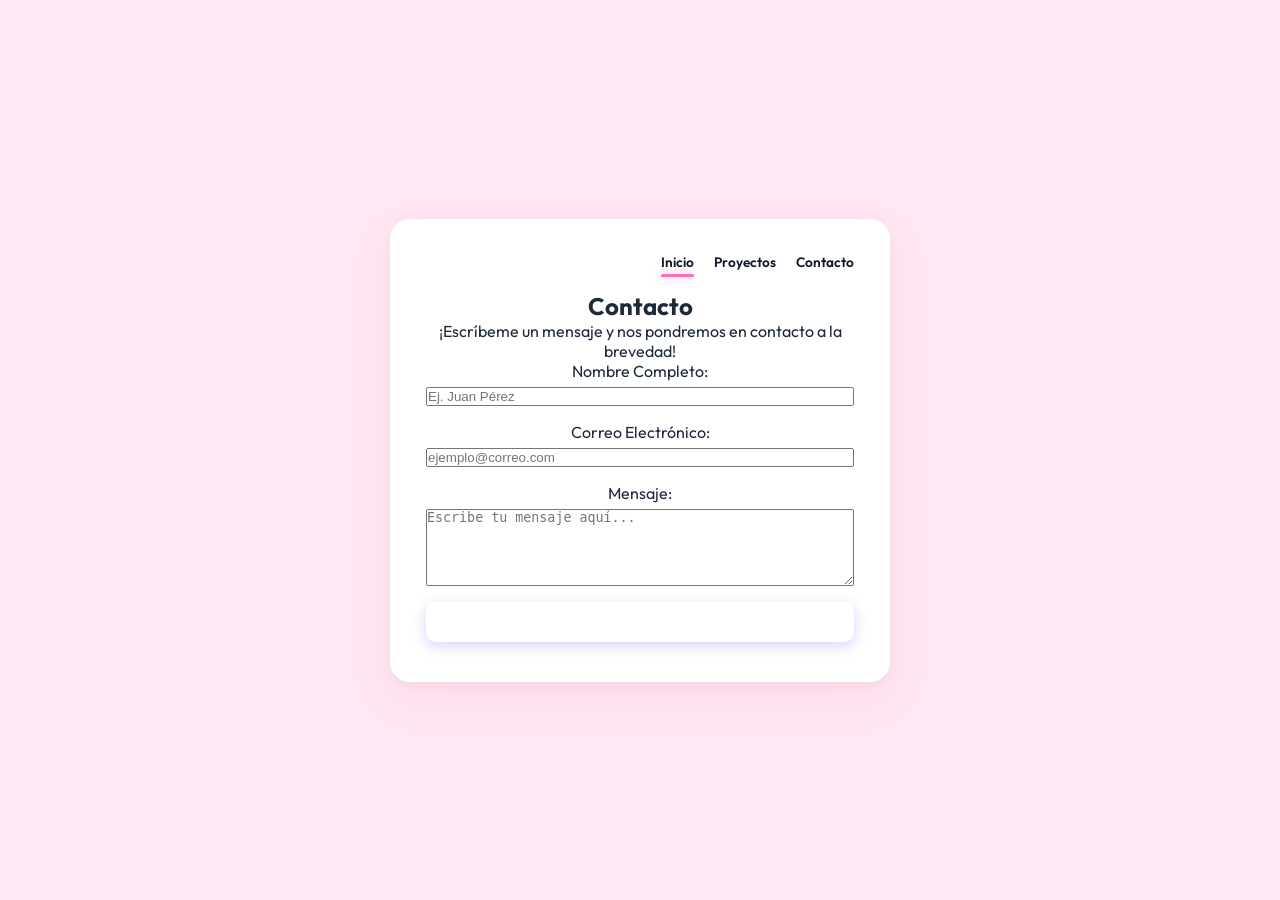
==== contacto.html @ a389ea25 "estructura html" ====
<html lang="es">

<head>
    <meta charset="UTF-8">
    <meta name="viewport" content="width=device-width, initial-scale=1.0">
    <title>Trinidad - Portafolio &amp; Tarjeta de Presentación</title>
    <!-- Vinculación del archivo CSS externo -->
    <link rel="stylesheet" href="css/style.css">
    <!-- Tipografía Google Fonts (Outfit) -->
    <link rel="preconnect" href="https://fonts.googleapis.com">
    <link rel="preconnect" href="https://fonts.gstatic.com" crossorigin="">
    <link href="https://fonts.googleapis.com/css2?family=Outfit:wght@300;400;500;600;700&amp;display=swap"
        rel="stylesheet">
</head>

<body>

    <!-- CONTENEDOR CENTRAL (TARJETA) -->
    <main class="card">

        <!-- 1. Menú de navegación superior -->
        <nav class="nav">
            <ul class="nav-list">
                <li><a href="index.html" class="nav-link active">Inicio</a></li>
                <li><a href="proyectos.html" class="nav-link">Proyectos</a></li>
                <li><a href="contacto.html" class="nav-link">Contacto</a></li>
            </ul>
        </nav>

        <div class="contact-container">
            <h2>Contacto</h2>
            <p>¡Escríbeme un mensaje y nos pondremos en contacto a la brevedad!</p>

            <form action="#" method="POST" class="contact-form">
                <div class="form-group">
                    <label for="username">Nombre Completo:</label>
                    <input type="text" id="username" name="username" placeholder="Ej. Juan Pérez" required>
                </div>

                <div class="form-group">
                    <label for="email">Correo Electrónico:</label>
                    <input type="email" id="email" name="email" placeholder="ejemplo@correo.com" required>
                </div>

                <div class="form-group">
                    <label for="message">Mensaje:</label>
                    <textarea id="message" name="message" rows="5" placeholder="Escribe tu mensaje aquí..."
                        required></textarea>
                </div>

                <button type="submit" class="btn-submit">Enviar Mensaje</button>
            </form>
        </div>

    </main>



</body>

</html>
---- css/style.css ----
/* ==========================================================================
   1. RESET Y ESTILOS GENERALES
   ========================================================================== */
* {
    margin: 0;
    padding: 0;
    box-sizing: border-box;
}

body {
    font-family: 'Outfit', -apple-system, BlinkMacSystemFont, 'Segoe UI', Roboto, sans-serif;
    background-color: #ffe7f3;
    /* Fondo cálido con sutil toque rosado */
    color: #1e293b;

    /* ESTRUCTURA DE CENTRADO (FLEXBOX) */
    display: flex;
    justify-content: center;
    /* Centra la tarjeta horizontalmente */
    align-items: center;
    /* Centra la tarjeta verticalmente */

    min-height: 100vh;
    /* Ocupa todo el alto de la pantalla */
    padding: 24px;
    /* Margen de seguridad para pantallas pequeñas */
}

/* ==========================================================================
   2. CONTENEDOR CENTRAL RESPONSIVO (CARD)
   ========================================================================== */
.card {
    background-color: #ffffff;

    /* RESPONSIVIDAD */
    width: 100%;
    max-width: 500px;
    /* Límite de ancho más compacto y ordenado */

    border-radius: 20px;
    box-shadow: 0 16px 45px rgba(244, 114, 182, 0.12), 0 4px 12px rgba(0, 0, 0, 0.03);
    /* Luz ambiental rosada */
    padding: 32px 36px 40px;
    text-align: center;
    /* Alineación de textos centrada */
}

/* ==========================================================================
   3. MENÚ DE NAVEGACIÓN SUPERIOR
   ========================================================================== */
.nav {
    display: flex;
    justify-content: flex-end;
    /* Alineado hacia la esquina superior derecha */
    margin-bottom: 20px;
}

.nav-list {
    display: flex;
    gap: 20px;
    list-style: none;
}

.nav-link {
    text-decoration: none;
    color: #0f172a;
    font-size: 0.85rem;
    font-weight: 600;
    padding-bottom: 4px;
    position: relative;
    transition: color 0.2s ease;
}

.nav-link:hover {
    color: var(--nav-hover, #f472b6);
}

/* Pestaña activa con línea decorativa y resplandor */
.nav-link.active {
    color: #0f172a;
}

.nav-link.active::after {
    content: '';
    position: absolute;
    bottom: -2px;
    left: 0;
    width: 100%;
    height: 3px;
    background-color: var(--nav-active, #f472b6);
    border-radius: 2px;
    box-shadow: 0 0 8px var(--nav-glow, rgba(244, 114, 182, 0.6));
    /* Luz en menú */
}

/* ==========================================================================
   4. AVATAR / FOTO DE PERFIL CIRCULAR (CON LUZ ROSADA CLARA)
   ========================================================================== */
.avatar-wrapper {
    margin: 0 auto 16px;
    width: 108px;
    height: 108px;
    border-radius: 50%;
    padding: 4px;
    background-color: #eba7cd;
    /* Aro exterior rosado pastel */
    display: flex;
    align-items: center;
    justify-content: center;
    box-shadow: 0 0 25px rgba(233, 61, 150, 0.575), 0 4px 14px rgba(244, 114, 182, 0.2);
    /* Luz suave rosada */
}

.avatar {
    width: 100%;
    height: 100%;
    border-radius: 50%;
    object-fit: cover;
    object-position: center 20%;
    display: block;
}

/* ==========================================================================
   5. JERARQUÍA DE TEXTOS Y LÍNEA SEPARADORA
   ========================================================================== */
.name {
    font-size: 1.65rem;
    font-weight: 700;
    color: #f3afcf;
    margin-bottom: 6px;
    letter-spacing: -0.3px;
}

.role {
    font-size: 0.88rem;
    font-weight: 500;
    color: #3b4252;
    margin-bottom: 16px;
}

.divider {
    width: 40px;
    height: 3px;
    background-color: #f472b6;
    /* Línea decorativa rosada claro */
    border-radius: 999px;
    margin: 0 auto 16px;
    box-shadow: 0 0 10px rgba(245, 66, 158, 0.5);
    /* Luz en la línea divisoria */
}

.bio {
    font-size: 0.88rem;
    line-height: 1.6;
    color: #475569;
    max-width: 400px;
    margin: 0 auto 24px;
}

/* ==========================================================================
   6. BOTONES DE ENLACE A REDES SOCIALES (ICONOS Y LUCES ROSADAS)
   ========================================================================== */
.social-links {
    display: flex;
    flex-direction: column;
    gap: 10px;
    align-items: center;
    width: 100%;
}

.social-btn {
    display: inline-flex;
    align-items: center;
    justify-content: center;
    gap: 8px;
    width: 100%;
    max-width: 220px;
    padding: 9px 16px;
    background-color: #ffffff;
    border: 1.5px solid #fbcfe8;
    /* Borde rosado claro */
    border-radius: 10px;
    color: #0f172a;
    text-decoration: none;
    font-size: 0.88rem;
    font-weight: 600;
    transition: all 0.25s ease;
    box-shadow: 0 2px 8px rgba(244, 114, 182, 0.08);
}

.social-icon {
    width: 15px;
    height: 15px;
    color: #f472b6;
    /* Icono color rosado claro */
    flex-shrink: 0;
    transition: transform 0.2s ease, filter 0.2s ease;
    filter: drop-shadow(0 0 5px rgba(244, 114, 182, 0.5));
    /* Luz en iconos */
}

/* Efecto hover interactivo con luz rosada */
.social-btn:hover {
    border-color: #f472b6;
    background-color: #fdf2f8;
    /* Fondo suavemente rosado al pasar el mouse */
    color: #db2777;
    transform: translateY(-2px);
    box-shadow: 0 6px 20px rgba(244, 114, 182, 0.3);
    /* Luz rosada al hover */
}

.social-btn:hover .social-icon {
    transform: scale(1.15);
    filter: drop-shadow(0 0 8px rgba(244, 114, 182, 0.8));
    /* Resplandor intenso al hover */
}

/* ==========================================================================
   7. ADAPTABILIDAD RESPONSIVA (MÓVILES)
   ========================================================================== */
@media (max-width: 480px) {
    .card {
        padding: 24px 18px 30px;
    }

    .nav-list {
        gap: 14px;
    }

    .avatar-wrapper {
        width: 96px;
        height: 96px;
    }

    .name {
        font-size: 1.45rem;
    }

    .role {
        font-size: 0.82rem;
    }

    .bio {
        font-size: 0.82rem;
    }

    .social-btn {
        max-width: 100%;
    }
}

/* ==========================================================================
   8. PÁGINA DE PROYECTOS (PROYECTOS.HTML)
   ========================================================================== */
.card-projects {
    max-width: 820px;
    text-align: left;
    padding: 36px 48px 44px;
    --nav-active: #6054e3;
    --nav-hover: #6054e3;
    --nav-glow: rgba(96, 84, 227, 0.4);
    --accent-color: #6054e3;
    --accent-hover: #4f46e5;
}

/* Encabezado de Proyectos */
.projects-header {
    margin-bottom: 24px;
}

.projects-title {
    font-size: 1.85rem;
    font-weight: 700;
    color: #0f172a;
    letter-spacing: -0.3px;
    margin-bottom: 8px;
}

.projects-divider {
    width: 32px;
    height: 3px;
    background-color: var(--accent-color);
    border-radius: 999px;
    margin-bottom: 12px;
    box-shadow: 0 0 8px rgba(96, 84, 227, 0.35);
}

.projects-subtitle {
    font-size: 0.92rem;
    color: #64748b;
    line-height: 1.5;
}

/* Lista de Proyectos */
.projects-list {
    display: flex;
    flex-direction: column;
}

.project-item {
    display: flex;
    justify-content: space-between;
    align-items: center;
    gap: 32px;
    padding: 26px 0;
    border-top: 1px solid #f1f5f9;
}

.project-info {
    flex: 1;
    min-width: 0;
    display: flex;
    flex-direction: column;
    align-items: flex-start;
}

.project-name {
    font-size: 1.15rem;
    font-weight: 700;
    color: #0f172a;
    letter-spacing: -0.2px;
    margin-bottom: 8px;
}

.project-desc {
    font-size: 0.88rem;
    line-height: 1.55;
    color: #64748b;
    margin-bottom: 14px;
    max-width: 390px;
}

.project-link {
    display: inline-flex;
    align-items: center;
    gap: 6px;
    font-size: 0.88rem;
    font-weight: 600;
    color: var(--accent-color);
    text-decoration: none;
    transition: color 0.2s ease;
}

.project-link:hover {
    color: var(--accent-hover);
}

.arrow-icon {
    width: 14px;
    height: 14px;
    transition: transform 0.2s ease;
}

.project-link:hover .arrow-icon {
    transform: translateX(4px);
}

/* Contenedor de la Imagen */
.project-media {
    width: 218px;
    height: 130px;
    border-radius: 12px;
    overflow: hidden;
    flex-shrink: 0;
    background-color: #f8fafc;
    box-shadow: 0 4px 12px rgba(0, 0, 0, 0.04);
    transition: transform 0.25s ease, box-shadow 0.25s ease;
}

.project-item:hover .project-media {
    transform: translateY(-2px);
    box-shadow: 0 8px 22px rgba(96, 84, 227, 0.12);
}

.project-img {
    width: 100%;
    height: 100%;
    object-fit: cover;
    display: block;
}

/* ==========================================================================
   9. PÁGINA DE CONTACTO (CONTACTO.HTML)
   ========================================================================== */
.card-contact {
    max-width: 820px;
    text-align: left;
    padding: 36px 48px 44px;
    --nav-active: #6054e3;
    --nav-hover: #6054e3;
    --nav-glow: rgba(96, 84, 227, 0.4);
    --accent-color: #6054e3;
    --accent-hover: #4f46e5;
}

.contact-header {
    margin-bottom: 24px;
}

.contact-title {
    font-size: 1.85rem;
    font-weight: 700;
    color: #0f172a;
    letter-spacing: -0.3px;
    margin-bottom: 8px;
}

.contact-divider {
    width: 32px;
    height: 3px;
    background-color: var(--accent-color);
    border-radius: 999px;
    margin-bottom: 12px;
    box-shadow: 0 0 8px rgba(96, 84, 227, 0.35);
}

.contact-subtitle {
    font-size: 0.92rem;
    color: #64748b;
    line-height: 1.55;
}

.contact-layout {
    display: grid;
    grid-template-columns: 1.15fr 0.85fr;
    gap: 40px;
    align-items: start;
    margin-top: 10px;
}

.contact-form {
    display: flex;
    flex-direction: column;
    gap: 16px;
}

.form-group {
    display: flex;
    flex-direction: column;
    gap: 6px;
}

.form-label {
    font-size: 0.86rem;
    font-weight: 600;
    color: #1e293b;
}

.form-input,
.form-textarea {
    width: 100%;
    font-family: inherit;
    font-size: 0.88rem;
    padding: 10px 14px;
    border: 1.5px solid #e2e8f0;
    border-radius: 10px;
    color: #1e293b;
    background-color: #ffffff;
    transition: border-color 0.2s ease, box-shadow 0.2s ease;
    outline: none;
}

.form-input:focus,
.form-textarea:focus {
    border-color: var(--accent-color);
    box-shadow: 0 0 0 3px rgba(96, 84, 227, 0.12);
}

.form-textarea {
    resize: vertical;
    min-height: 100px;
}

.btn-submit {
    display: inline-flex;
    align-items: center;
    justify-content: center;
    gap: 8px;
    padding: 11px 20px;
    background-color: var(--accent-color);
    color: #ffffff;
    font-family: inherit;
    font-size: 0.9rem;
    font-weight: 600;
    border: none;
    border-radius: 10px;
    cursor: pointer;
    transition: background-color 0.2s ease, transform 0.2s ease, box-shadow 0.2s ease;
    box-shadow: 0 4px 14px rgba(96, 84, 227, 0.25);
}

.btn-submit:hover {
    background-color: var(--accent-hover);
    transform: translateY(-1px);
    box-shadow: 0 6px 18px rgba(96, 84, 227, 0.35);
}

.send-icon {
    width: 15px;
    height: 15px;
}

.contact-sidebar {
    display: flex;
    flex-direction: column;
    gap: 20px;
    align-items: center;
}

.contact-illustration-wrapper {
    width: 100%;
    max-width: 250px;
    display: flex;
    justify-content: center;
}

.contact-illustration {
    width: 100%;
    height: auto;
    object-fit: contain;
    border-radius: 12px;
}

.contact-info-card {
    display: flex;
    align-items: flex-start;
    gap: 12px;
    padding: 14px 16px;
    background-color: #f8fafc;
    border-radius: 12px;
    border: 1px solid #f1f5f9;
    width: 100%;
}

.info-icon-wrapper {
    width: 32px;
    height: 32px;
    border-radius: 50%;
    background-color: #ede9fe;
    color: var(--accent-color);
    display: flex;
    align-items: center;
    justify-content: center;
    flex-shrink: 0;
}

.info-icon {
    width: 16px;
    height: 16px;
}

.info-text-group {
    display: flex;
    flex-direction: column;
    gap: 2px;
}

.info-label {
    font-size: 0.8rem;
    font-weight: 600;
    color: #1e293b;
}

.info-email {
    font-size: 0.86rem;
    font-weight: 600;
    color: var(--accent-color);
    text-decoration: none;
}

.info-email:hover {
    text-decoration: underline;
}

.info-subtext {
    font-size: 0.75rem;
    color: #94a3b8;
}

/* ==========================================================================
   10. RESPONSIVIDAD PARA PROYECTOS Y CONTACTO
   ========================================================================== */
@media (max-width: 720px) {

    .card-projects,
    .card-contact {
        padding: 24px 20px 32px;
    }

    .project-item {
        flex-direction: column-reverse;
        align-items: stretch;
        gap: 16px;
        padding: 20px 0;
    }

    .project-media {
        width: 100%;
        height: auto;
        aspect-ratio: 218 / 130;
        max-height: 220px;
    }

    .contact-layout {
        grid-template-columns: 1fr;
        gap: 28px;
    }
}
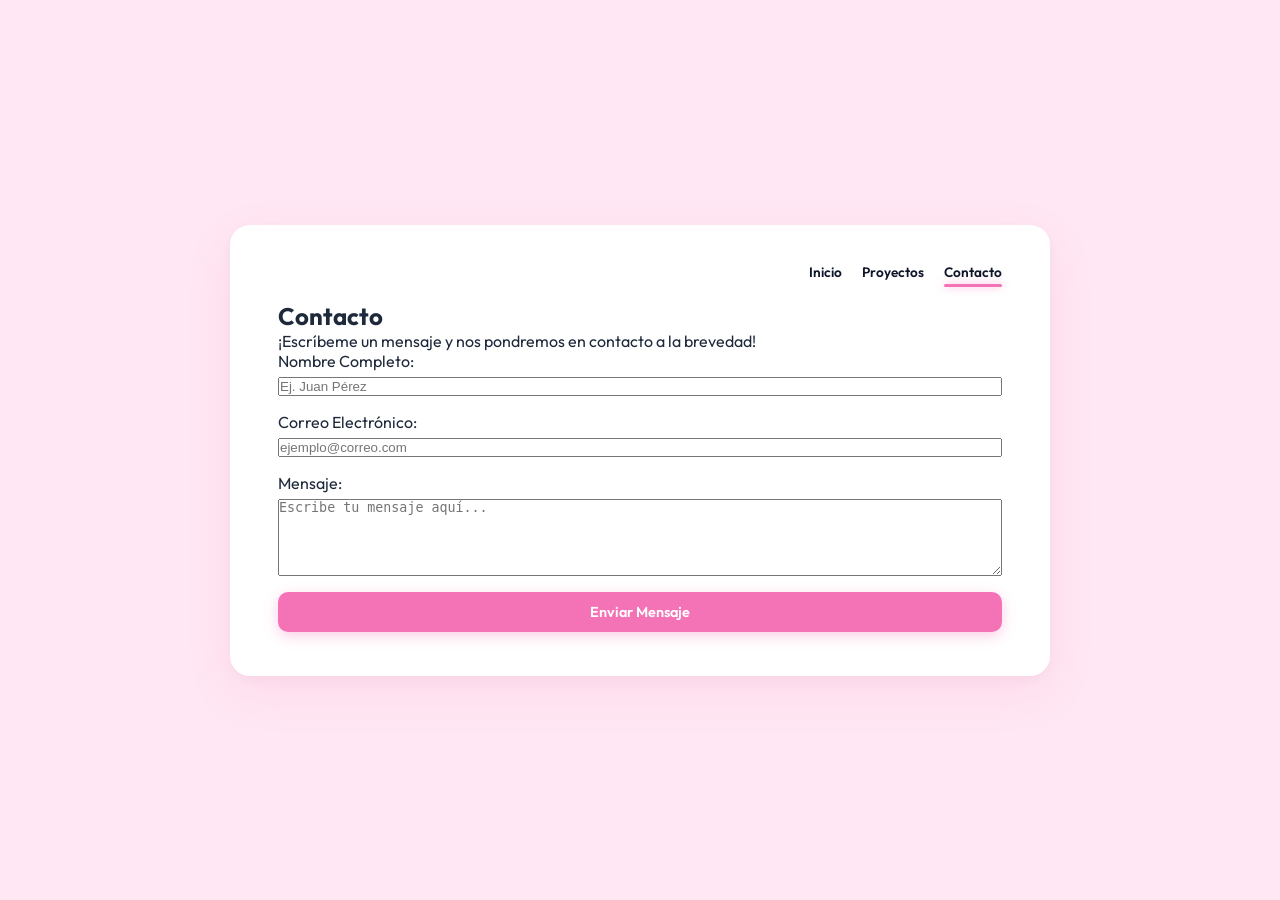
==== commit 1b26dd46: "avance proyectos html" ====
--- a/contacto.html
+++ b/contacto.html
@@ -11,19 +11,20 @@
     <link rel="preconnect" href="https://fonts.gstatic.com" crossorigin="">
     <link href="https://fonts.googleapis.com/css2?family=Outfit:wght@300;400;500;600;700&amp;display=swap"
         rel="stylesheet">
+    <link rel="stylesheet" href="https://unpkg.com/aos@next/dist/aos.css" />
 </head>
 
 <body>
 
     <!-- CONTENEDOR CENTRAL (TARJETA) -->
-    <main class="card">
+    <main class="card card-contact">
 
         <!-- 1. Menú de navegación superior -->
         <nav class="nav">
             <ul class="nav-list">
-                <li><a href="index.html" class="nav-link active">Inicio</a></li>
+                <li><a href="index.html" class="nav-link">Inicio</a></li>
                 <li><a href="proyectos.html" class="nav-link">Proyectos</a></li>
-                <li><a href="contacto.html" class="nav-link">Contacto</a></li>
+                <li><a href="contacto.html" class="nav-link active">Contacto</a></li>
             </ul>
         </nav>
 
@@ -32,17 +33,17 @@
             <p>¡Escríbeme un mensaje y nos pondremos en contacto a la brevedad!</p>
 
             <form action="#" method="POST" class="contact-form">
-                <div class="form-group">
-                    <label for="username">Nombre Completo:</label>
+                <div class="form-group" data-aos="fade-up">
+                    <label for="username">Nombre Completo: </label>
                     <input type="text" id="username" name="username" placeholder="Ej. Juan Pérez" required>
                 </div>
 
-                <div class="form-group">
+                <div class="form-group" data-aos="fade-up">
                     <label for="email">Correo Electrónico:</label>
                     <input type="email" id="email" name="email" placeholder="ejemplo@correo.com" required>
                 </div>
 
-                <div class="form-group">
+                <div class="form-group" data-aos="fade-up">
                     <label for="message">Mensaje:</label>
                     <textarea id="message" name="message" rows="5" placeholder="Escribe tu mensaje aquí..."
                         required></textarea>
@@ -55,7 +56,10 @@
     </main>
 
 
-
+    <script src="https://unpkg.com/aos@next/dist/aos.js"></script>
+    <script>
+        AOS.init();
+    </script>
 </body>
 
 </html>
--- a/css/style.css
+++ b/css/style.css
@@ -44,6 +44,47 @@
     text-align: center;
     /* Alineación de textos centrada */
 }
+
+/* Modificador para la tarjeta de proyectos */
+.card-projects {
+    max-width: 820px;
+    text-align: left;
+    padding: 36px 48px 44px;
+    --nav-active: #6054e3;
+    --nav-hover: #6054e3;
+    --nav-glow: rgba(96, 84, 227, 0.4);
+    --accent-color: #6054e3;
+    --accent-hover: #4f46e5;
+}
+
+/* Encabezado */
+.projects-header {
+    margin-bottom: 24px;
+}
+
+.projects-title {
+    font-size: 1.85rem;
+    font-weight: 700;
+    color: #0f172a;
+    letter-spacing: -0.3px;
+    margin-bottom: 8px;
+}
+
+.projects-divider {
+    width: 32px;
+    height: 3px;
+    background-color: var(--accent-color);
+    border-radius: 999px;
+    margin-bottom: 12px;
+    box-shadow: 0 0 8px rgba(96, 84, 227, 0.35);
+}
+
+.projects-subtitle {
+    font-size: 0.92rem;
+    color: #64748b;
+    line-height: 1.5;
+}
+
 
 /* ==========================================================================
    3. MENÚ DE NAVEGACIÓN SUPERIOR
@@ -387,11 +428,11 @@
     max-width: 820px;
     text-align: left;
     padding: 36px 48px 44px;
-    --nav-active: #6054e3;
-    --nav-hover: #6054e3;
-    --nav-glow: rgba(96, 84, 227, 0.4);
-    --accent-color: #6054e3;
-    --accent-hover: #4f46e5;
+    --nav-active: #f472b6;
+    --nav-hover: #f472b6;
+    --nav-glow: rgba(244, 114, 182, 0.6);
+    --accent-color: #f472b6;
+    --accent-hover: #db2777;
 }
 
 .contact-header {
@@ -412,7 +453,7 @@
     background-color: var(--accent-color);
     border-radius: 999px;
     margin-bottom: 12px;
-    box-shadow: 0 0 8px rgba(96, 84, 227, 0.35);
+    box-shadow: 0 0 10px rgba(245, 66, 158, 0.5);
 }
 
 .contact-subtitle {
@@ -464,7 +505,7 @@
 .form-input:focus,
 .form-textarea:focus {
     border-color: var(--accent-color);
-    box-shadow: 0 0 0 3px rgba(96, 84, 227, 0.12);
+    box-shadow: 0 0 0 3px rgba(204, 77, 198, 0.12);
 }
 
 .form-textarea {
@@ -487,13 +528,13 @@
     border-radius: 10px;
     cursor: pointer;
     transition: background-color 0.2s ease, transform 0.2s ease, box-shadow 0.2s ease;
-    box-shadow: 0 4px 14px rgba(96, 84, 227, 0.25);
+    box-shadow: 0 4px 14px rgba(244, 114, 182, 0.35);
 }
 
 .btn-submit:hover {
     background-color: var(--accent-hover);
     transform: translateY(-1px);
-    box-shadow: 0 6px 18px rgba(96, 84, 227, 0.35);
+    box-shadow: 0 6px 18px rgba(247, 74, 126, 0.911);
 }
 
 .send-icon {
@@ -537,7 +578,7 @@
     width: 32px;
     height: 32px;
     border-radius: 50%;
-    background-color: #ede9fe;
+    background-color: #fce7f3;
     color: var(--accent-color);
     display: flex;
     align-items: center;
@@ -579,12 +620,138 @@
 }
 
 /* ==========================================================================
-   10. RESPONSIVIDAD PARA PROYECTOS Y CONTACTO
-   ========================================================================== */
+   PÁGINA DE PROYECTOS (PROYECTOS.HTML)
+   ========================================================================== */
+.card-projects {
+    max-width: 820px;
+    text-align: left;
+    padding: 36px 48px 44px;
+    --nav-active: #6054e3;
+    --nav-hover: #6054e3;
+    --nav-glow: rgba(96, 84, 227, 0.4);
+    --accent-color: #6054e3;
+    --accent-hover: #4f46e5;
+}
+
+.projects-header {
+    margin-bottom: 24px;
+}
+
+.projects-title {
+    font-size: 1.85rem;
+    font-weight: 700;
+    color: #0f172a;
+    letter-spacing: -0.3px;
+    margin-bottom: 8px;
+}
+
+.projects-divider {
+    width: 32px;
+    height: 3px;
+    background-color: var(--accent-color);
+    border-radius: 999px;
+    margin-bottom: 12px;
+    box-shadow: 0 0 8px rgba(96, 84, 227, 0.35);
+}
+
+.projects-subtitle {
+    font-size: 0.92rem;
+    color: #64748b;
+    line-height: 1.5;
+}
+
+.projects-list {
+    display: flex;
+    flex-direction: column;
+}
+
+.project-item {
+    display: flex;
+    justify-content: space-between;
+    align-items: center;
+    gap: 32px;
+    padding: 26px 0;
+    border-top: 1px solid #f1f5f9;
+}
+
+.project-info {
+    flex: 1;
+    min-width: 0;
+    display: flex;
+    flex-direction: column;
+    align-items: flex-start;
+    text-align: left;
+    /* <-- Asegura la alineación izquierda */
+}
+
+
+
+.project-name {
+    font-size: 1.15rem;
+    font-weight: 700;
+    color: #0f172a;
+    letter-spacing: -0.2px;
+    margin-bottom: 8px;
+}
+
+.project-desc {
+    font-size: 0.88rem;
+    line-height: 1.55;
+    color: #64748b;
+    margin-bottom: 14px;
+    max-width: 390px;
+}
+
+.project-link {
+    display: inline-flex;
+    align-items: center;
+    gap: 6px;
+    font-size: 0.88rem;
+    font-weight: 600;
+    color: var(--accent-color);
+    text-decoration: none;
+    transition: color 0.2s ease;
+}
+
+.project-link:hover {
+    color: var(--accent-hover);
+}
+
+.arrow-icon {
+    width: 14px;
+    height: 14px;
+    transition: transform 0.2s ease;
+}
+
+.project-link:hover .arrow-icon {
+    transform: translateX(4px);
+}
+
+.project-media {
+    width: 218px;
+    height: 130px;
+    border-radius: 12px;
+    overflow: hidden;
+    flex-shrink: 0;
+    background-color: #f8fafc;
+    box-shadow: 0 4px 12px rgba(0, 0, 0, 0.04);
+    transition: transform 0.25s ease, box-shadow 0.25s ease;
+}
+
+.project-item:hover .project-media {
+    transform: translateY(-2px);
+    box-shadow: 0 8px 22px rgba(96, 84, 227, 0.12);
+}
+
+.project-img {
+    width: 100%;
+    height: 100%;
+    object-fit: cover;
+    display: block;
+}
+
 @media (max-width: 720px) {
-
-    .card-projects,
-    .card-contact {
+    .card-projects {
         padding: 24px 20px 32px;
     }
 
@@ -601,9 +768,4 @@
         aspect-ratio: 218 / 130;
         max-height: 220px;
     }
-
-    .contact-layout {
-        grid-template-columns: 1fr;
-        gap: 28px;
-    }
 }
